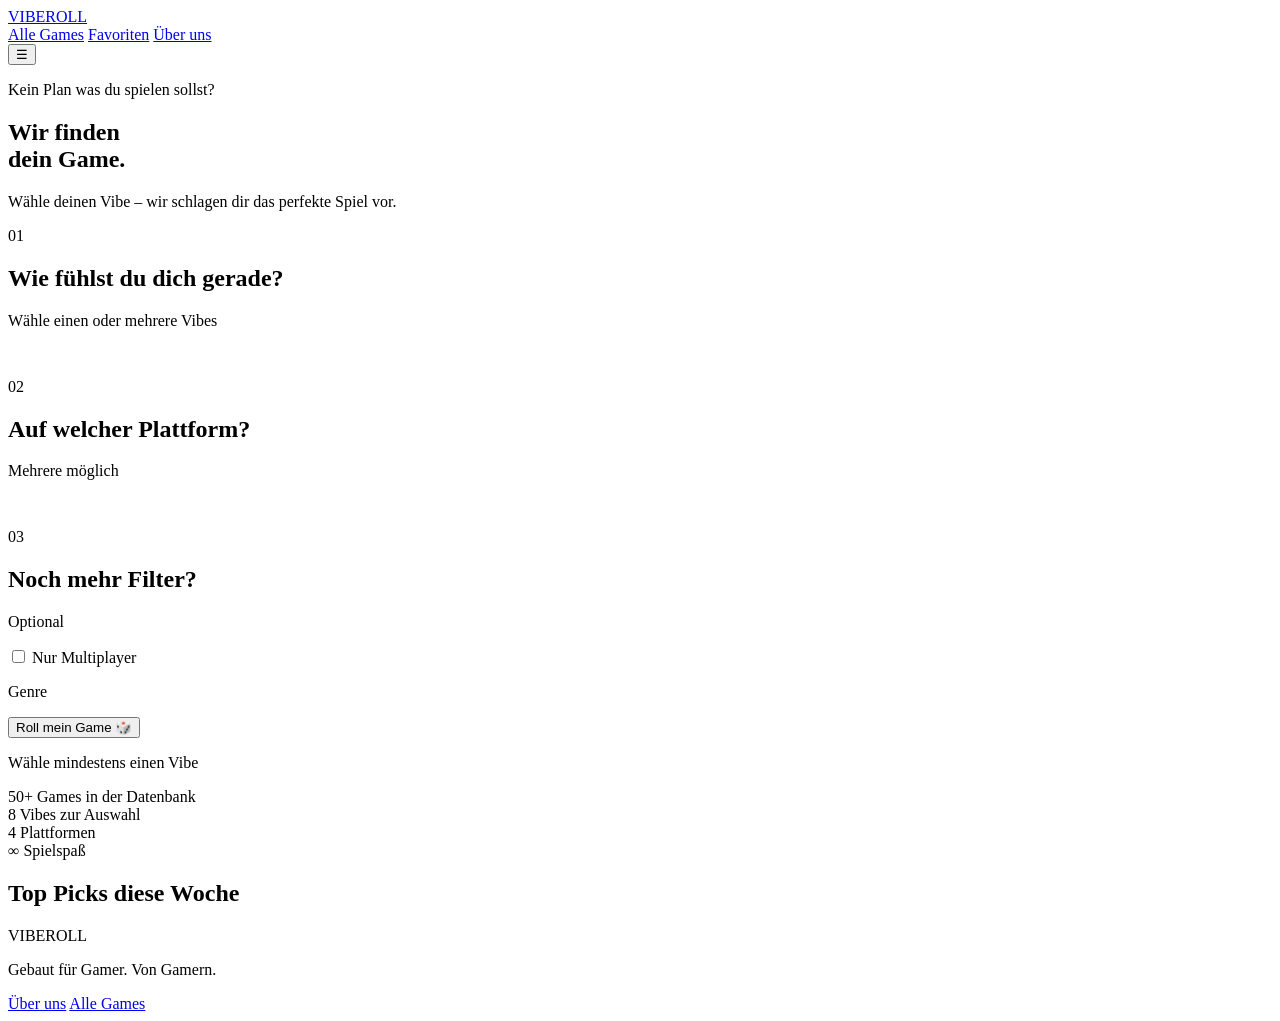
==== index.html @ c4bf5cef "Startseite" ====
<!DOCTYPE html>
<html lang="de">
<head>
  <meta charset="UTF-8" />
  <meta name="viewport" content="width=device-width, initial-scale=1.0" />
  <title>ViberRoll – Finde dein nächstes Game</title>
  <link rel="stylesheet" href="css/style.css" />
  <link rel="stylesheet" href="css/index.css" />
  <link rel="preconnect" href="https://fonts.googleapis.com" />
  <link href="https://fonts.googleapis.com/css2?family=Bebas+Neue&family=DM+Sans:wght@400;500;600&display=swap" rel="stylesheet" />
</head>
<body>

  <!-- NAVIGATION -->
  <nav class="navbar">
    <a href="index.html" class="nav-logo">VIBEROLL</a>
    <div class="nav-links">
      <a href="browse.html">Alle Games</a>
      <a href="favorites.html">Favoriten</a>
      <a href="about.html">Über uns</a>
    </div>
    <button class="nav-toggle" id="navToggle">☰</button>
  </nav>

  <!-- HERO -->
  <section class="hero">
    <div class="hero-bg">
      <div class="hero-blob blob-1"></div>
      <div class="hero-blob blob-2"></div>
      <div class="hero-blob blob-3"></div>
    </div>
    <div class="hero-content">
      <p class="hero-eyebrow">Kein Plan was du spielen sollst?</p>
      <h1 class="hero-title">Wir finden<br/>dein Game.</h1>
      <p class="hero-sub">Wähle deinen Vibe – wir schlagen dir das perfekte Spiel vor.</p>
    </div>
  </section>

  <!-- VIBE AUSWAHL -->
  <section class="picker-section">
    <div class="container">

      <div class="step">
        <span class="step-number">01</span>
        <h2 class="step-title">Wie fühlst du dich gerade?</h2>
        <p class="step-sub">Wähle einen oder mehrere Vibes</p>
      </div>

      <div class="vibe-grid" id="vibeGrid"></div>

      <div class="step" style="margin-top: 3rem;">
        <span class="step-number">02</span>
        <h2 class="step-title">Auf welcher Plattform?</h2>
        <p class="step-sub">Mehrere möglich</p>
      </div>

      <div class="platform-row" id="platformRow"></div>

      <div class="step" style="margin-top: 3rem;">
        <span class="step-number">03</span>
        <h2 class="step-title">Noch mehr Filter?</h2>
        <p class="step-sub">Optional</p>
      </div>

      <div class="extra-filters">
        <label class="toggle-wrap">
          <input type="checkbox" id="multiplayerToggle" />
          <span class="toggle"></span>
          <span class="toggle-label">Nur Multiplayer</span>
        </label>

        <div class="genre-wrap">
          <p class="filter-label">Genre</p>
          <div class="genre-pills" id="genrePills"></div>
        </div>
      </div>

      <div class="roll-wrap">
        <button class="roll-btn" id="rollBtn" onclick="goToResult()">
          <span class="roll-btn-text">Roll mein Game</span>
          <span class="roll-btn-icon">🎲</span>
        </button>
        <p class="roll-hint" id="rollHint">Wähle mindestens einen Vibe</p>
      </div>

    </div>
  </section>

  <!-- STATS BANNER -->
  <section class="stats-banner">
    <div class="container stats-grid">
      <div class="stat">
        <span class="stat-number">50+</span>
        <span class="stat-label">Games in der Datenbank</span>
      </div>
      <div class="stat">
        <span class="stat-number">8</span>
        <span class="stat-label">Vibes zur Auswahl</span>
      </div>
      <div class="stat">
        <span class="stat-number">4</span>
        <span class="stat-label">Plattformen</span>
      </div>
      <div class="stat">
        <span class="stat-number">∞</span>
        <span class="stat-label">Spielspaß</span>
      </div>
    </div>
  </section>

  <!-- TOP PICKS -->
  <section class="top-picks">
    <div class="container">
      <h2 class="section-title">Top Picks diese Woche</h2>
      <div class="picks-grid" id="picksGrid"></div>
    </div>
  </section>

  <!-- FOOTER -->
  <footer class="footer">
    <div class="container footer-inner">
      <span class="nav-logo">VIBEROLL</span>
      <p class="footer-text">Gebaut für Gamer. Von Gamern.</p>
      <div class="footer-links">
        <a href="about.html">Über uns</a>
        <a href="browse.html">Alle Games</a>
      </div>
    </div>
  </footer>

  <script src="js/games.js"></script>
  <script src="js/favorites.js"></script>
  <script src="js/main.js"></script>
  <script src="js/index.js"></script>

</body>
</html>
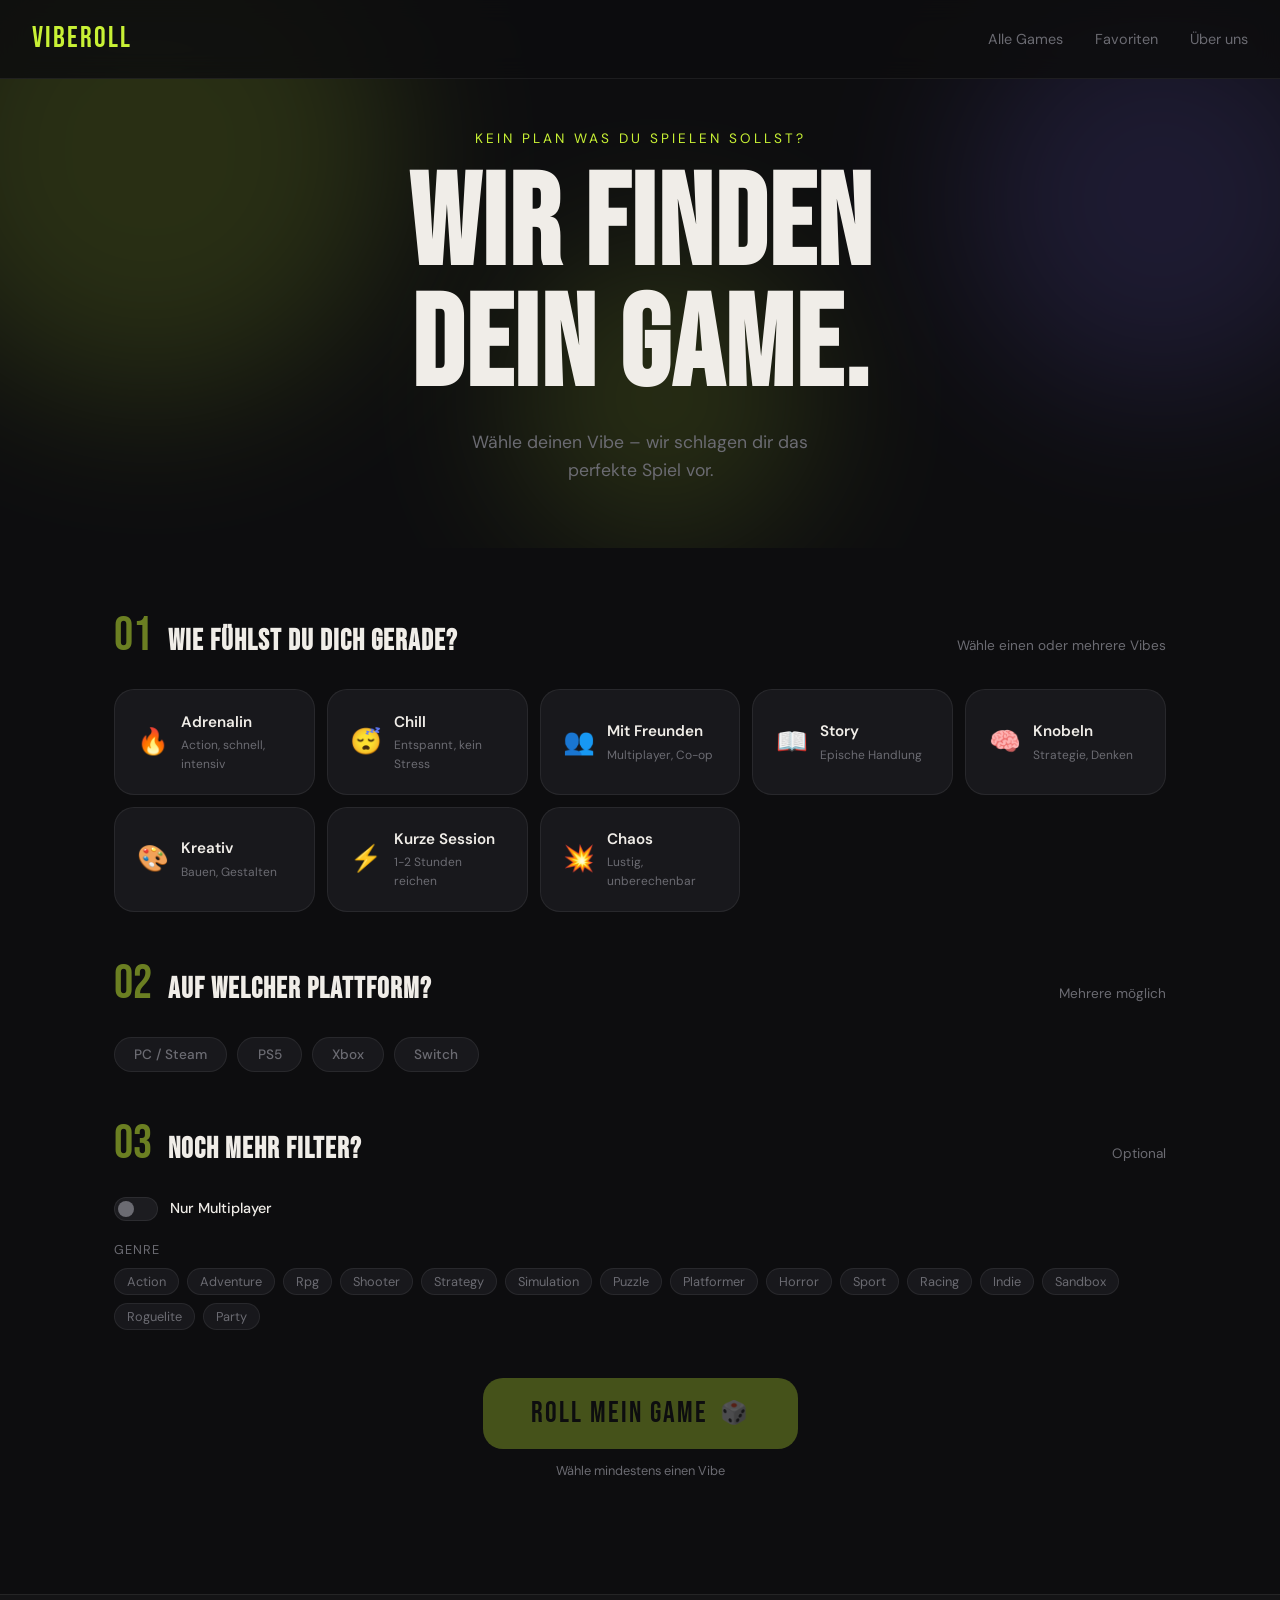
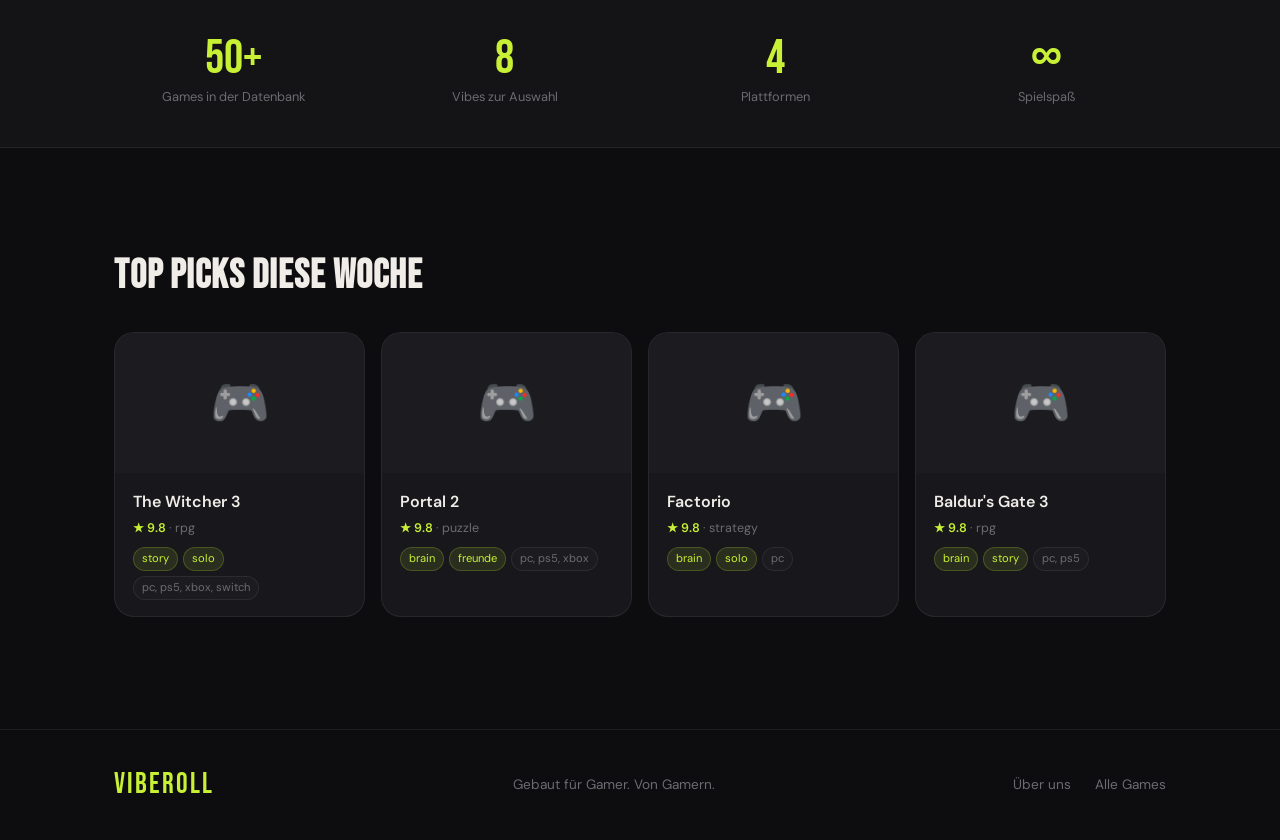
==== commit d4974313: "verweise gefixt" ====
--- a/index.html
+++ b/index.html
@@ -128,7 +128,7 @@
     </div>
   </footer>
 
-  <script src="js/games.js"></script>
+  <script src="js/game.js"></script>
   <script src="js/favorites.js"></script>
   <script src="js/main.js"></script>
   <script src="js/index.js"></script>
--- a/css/style.css
+++ b/css/style.css
@@ -0,0 +1,259 @@
+/* ─── RESET & BASE ──────────────────────────────────────────────────── */
+*, *::before, *::after {
+  box-sizing: border-box;
+  margin: 0;
+  padding: 0;
+}
+
+:root {
+  --clr-bg:        #0d0d0f;
+  --clr-surface:   #141416;
+  --clr-surface2:  #1c1c20;
+  --clr-border:    rgba(255,255,255,0.07);
+  --clr-accent:    #c8f135;
+  --clr-accent2:   #7c6af7;
+  --clr-text:      #f0ede8;
+  --clr-muted:     #6b6b72;
+  --clr-card:      #18181c;
+  --font-display:  'Bebas Neue', sans-serif;
+  --font-body:     'DM Sans', sans-serif;
+  --radius:        12px;
+  --radius-lg:     20px;
+  --transition:    0.2s ease;
+}
+
+html { scroll-behavior: smooth; }
+
+body {
+  background: var(--clr-bg);
+  color: var(--clr-text);
+  font-family: var(--font-body);
+  font-size: 16px;
+  line-height: 1.6;
+  overflow-x: hidden;
+}
+
+a {
+  color: inherit;
+  text-decoration: none;
+}
+
+/* ─── CONTAINER ─────────────────────────────────────────────────────── */
+.container {
+  max-width: 1100px;
+  margin: 0 auto;
+  padding: 0 1.5rem;
+}
+
+/* ─── NAVBAR ─────────────────────────────────────────────────────────── */
+.navbar {
+  position: fixed;
+  top: 0; left: 0; right: 0;
+  z-index: 100;
+  display: flex;
+  align-items: center;
+  justify-content: space-between;
+  padding: 1rem 2rem;
+  background: rgba(13,13,15,0.85);
+  backdrop-filter: blur(12px);
+  border-bottom: 1px solid var(--clr-border);
+}
+
+.nav-logo {
+  font-family: var(--font-display);
+  font-size: 1.8rem;
+  letter-spacing: 2px;
+  color: var(--clr-accent);
+}
+
+.nav-links {
+  display: flex;
+  gap: 2rem;
+}
+
+.nav-links a {
+  font-size: 0.9rem;
+  color: var(--clr-muted);
+  transition: color var(--transition);
+}
+
+.nav-links a:hover { color: var(--clr-text); }
+
+.nav-toggle {
+  display: none;
+  background: none;
+  border: none;
+  color: var(--clr-text);
+  font-size: 1.4rem;
+  cursor: pointer;
+}
+
+/* ─── SECTION TITLE ─────────────────────────────────────────────────── */
+.section-title {
+  font-family: var(--font-display);
+  font-size: 2.5rem;
+  letter-spacing: 1px;
+  margin-bottom: 1.5rem;
+  color: var(--clr-text);
+}
+
+/* ─── GAME CARD ─────────────────────────────────────────────────────── */
+.game-card {
+  background: var(--clr-card);
+  border: 1px solid var(--clr-border);
+  border-radius: var(--radius-lg);
+  overflow: hidden;
+  transition: transform var(--transition), border-color var(--transition);
+  cursor: pointer;
+}
+
+.game-card:hover {
+  transform: translateY(-4px);
+  border-color: rgba(200,241,53,0.3);
+}
+
+.game-card-thumb {
+  width: 100%;
+  aspect-ratio: 16/9;
+  background: var(--clr-surface2);
+  display: flex;
+  align-items: center;
+  justify-content: center;
+  font-size: 3rem;
+}
+
+.game-card-body {
+  padding: 1rem 1.1rem;
+}
+
+.game-card-title {
+  font-weight: 600;
+  font-size: 1rem;
+  margin-bottom: 4px;
+  white-space: nowrap;
+  overflow: hidden;
+  text-overflow: ellipsis;
+}
+
+.game-card-meta {
+  font-size: 0.78rem;
+  color: var(--clr-muted);
+}
+
+.game-card-tags {
+  display: flex;
+  flex-wrap: wrap;
+  gap: 5px;
+  margin-top: 8px;
+}
+
+.tag {
+  font-size: 0.7rem;
+  padding: 2px 8px;
+  border-radius: 20px;
+  background: var(--clr-surface2);
+  color: var(--clr-muted);
+  border: 1px solid var(--clr-border);
+}
+
+.tag-accent {
+  background: rgba(200,241,53,0.1);
+  color: var(--clr-accent);
+  border-color: rgba(200,241,53,0.2);
+}
+
+/* ─── RATING BADGE ──────────────────────────────────────────────────── */
+.rating {
+  display: inline-flex;
+  align-items: center;
+  gap: 4px;
+  font-size: 0.78rem;
+  color: var(--clr-accent);
+  font-weight: 600;
+}
+
+/* ─── BUTTONS ────────────────────────────────────────────────────────── */
+.btn {
+  display: inline-flex;
+  align-items: center;
+  gap: 8px;
+  padding: 0.7rem 1.4rem;
+  border-radius: var(--radius);
+  font-family: var(--font-body);
+  font-size: 0.9rem;
+  font-weight: 500;
+  cursor: pointer;
+  transition: all var(--transition);
+  border: none;
+}
+
+.btn-primary {
+  background: var(--clr-accent);
+  color: #0d0d0f;
+}
+
+.btn-primary:hover {
+  background: #d4f54d;
+  transform: translateY(-1px);
+}
+
+.btn-ghost {
+  background: transparent;
+  border: 1px solid var(--clr-border);
+  color: var(--clr-muted);
+}
+
+.btn-ghost:hover {
+  border-color: var(--clr-text);
+  color: var(--clr-text);
+}
+
+/* ─── FOOTER ─────────────────────────────────────────────────────────── */
+.footer {
+  border-top: 1px solid var(--clr-border);
+  padding: 2rem 0;
+  margin-top: 4rem;
+}
+
+.footer-inner {
+  display: flex;
+  align-items: center;
+  justify-content: space-between;
+  flex-wrap: wrap;
+  gap: 1rem;
+}
+
+.footer-text {
+  font-size: 0.85rem;
+  color: var(--clr-muted);
+}
+
+.footer-links {
+  display: flex;
+  gap: 1.5rem;
+  font-size: 0.85rem;
+  color: var(--clr-muted);
+}
+
+.footer-links a:hover { color: var(--clr-text); }
+
+/* ─── SCROLLBAR ──────────────────────────────────────────────────────── */
+::-webkit-scrollbar { width: 6px; }
+::-webkit-scrollbar-track { background: var(--clr-bg); }
+::-webkit-scrollbar-thumb { background: var(--clr-surface2); border-radius: 3px; }
+
+/* ─── RESPONSIVE ─────────────────────────────────────────────────────── */
+@media (max-width: 768px) {
+  .nav-links { display: none; }
+  .nav-toggle { display: block; }
+  .nav-links.open {
+    display: flex;
+    flex-direction: column;
+    position: absolute;
+    top: 100%; left: 0; right: 0;
+    background: var(--clr-surface);
+    padding: 1rem 2rem;
+    gap: 1rem;
+    border-bottom: 1px solid var(--clr-border);
+  }
+}
--- a/css/index.css
+++ b/css/index.css
@@ -0,0 +1,385 @@
+/* ─── HERO ───────────────────────────────────────────────────────────── */
+.hero {
+  position: relative;
+  min-height: 60vh;
+  display: flex;
+  align-items: center;
+  justify-content: center;
+  text-align: center;
+  padding: 8rem 1.5rem 4rem;
+  overflow: hidden;
+}
+
+.hero-bg {
+  position: absolute;
+  inset: 0;
+  z-index: 0;
+}
+
+.hero-blob {
+  position: absolute;
+  border-radius: 50%;
+  filter: blur(80px);
+  opacity: 0.15;
+}
+
+.blob-1 {
+  width: 500px; height: 500px;
+  background: var(--clr-accent);
+  top: -100px; left: -100px;
+}
+
+.blob-2 {
+  width: 400px; height: 400px;
+  background: var(--clr-accent2);
+  top: 0; right: -80px;
+}
+
+.blob-3 {
+  width: 300px; height: 300px;
+  background: var(--clr-accent);
+  bottom: 0; left: 40%;
+}
+
+.hero-content {
+  position: relative;
+  z-index: 1;
+}
+
+.hero-eyebrow {
+  font-size: 0.85rem;
+  letter-spacing: 3px;
+  text-transform: uppercase;
+  color: var(--clr-accent);
+  margin-bottom: 1rem;
+}
+
+.hero-title {
+  font-family: var(--font-display);
+  font-size: clamp(4rem, 10vw, 8rem);
+  line-height: 0.95;
+  letter-spacing: 2px;
+  color: var(--clr-text);
+  margin-bottom: 1.2rem;
+}
+
+.hero-sub {
+  font-size: 1.1rem;
+  color: var(--clr-muted);
+  max-width: 400px;
+  margin: 0 auto;
+}
+
+/* ─── PICKER SECTION ─────────────────────────────────────────────────── */
+.picker-section {
+  padding: 4rem 0;
+}
+
+.step {
+  display: flex;
+  align-items: baseline;
+  gap: 1rem;
+  margin-bottom: 1.5rem;
+}
+
+.step-number {
+  font-family: var(--font-display);
+  font-size: 3rem;
+  color: var(--clr-accent);
+  line-height: 1;
+  opacity: 0.5;
+}
+
+.step-title {
+  font-family: var(--font-display);
+  font-size: 1.8rem;
+  letter-spacing: 1px;
+}
+
+.step-sub {
+  font-size: 0.85rem;
+  color: var(--clr-muted);
+  margin-left: auto;
+}
+
+/* ─── VIBE GRID ──────────────────────────────────────────────────────── */
+.vibe-grid {
+  display: grid;
+  grid-template-columns: repeat(auto-fill, minmax(200px, 1fr));
+  gap: 12px;
+}
+
+.vibe-card {
+  background: var(--clr-card);
+  border: 1px solid var(--clr-border);
+  border-radius: var(--radius-lg);
+  padding: 1.2rem 1.4rem;
+  cursor: pointer;
+  transition: all var(--transition);
+  user-select: none;
+  display: flex;
+  align-items: center;
+  gap: 12px;
+}
+
+.vibe-card:hover {
+  border-color: rgba(200,241,53,0.3);
+  background: var(--clr-surface2);
+}
+
+.vibe-card.selected {
+  border-color: var(--clr-accent);
+  background: rgba(200,241,53,0.08);
+}
+
+.vibe-card.selected .vibe-name {
+  color: var(--clr-accent);
+}
+
+.vibe-icon {
+  font-size: 1.6rem;
+  line-height: 1;
+}
+
+.vibe-info { flex: 1; }
+
+.vibe-name {
+  font-weight: 600;
+  font-size: 0.95rem;
+  transition: color var(--transition);
+}
+
+.vibe-desc {
+  font-size: 0.75rem;
+  color: var(--clr-muted);
+  margin-top: 2px;
+}
+
+/* ─── PLATFORM ROW ───────────────────────────────────────────────────── */
+.platform-row {
+  display: flex;
+  flex-wrap: wrap;
+  gap: 10px;
+}
+
+.platform-btn {
+  background: var(--clr-card);
+  border: 1px solid var(--clr-border);
+  border-radius: 30px;
+  padding: 0.5rem 1.2rem;
+  font-family: var(--font-body);
+  font-size: 0.85rem;
+  font-weight: 500;
+  color: var(--clr-muted);
+  cursor: pointer;
+  transition: all var(--transition);
+}
+
+.platform-btn:hover {
+  border-color: var(--clr-text);
+  color: var(--clr-text);
+}
+
+.platform-btn.selected {
+  background: var(--clr-accent);
+  border-color: var(--clr-accent);
+  color: #0d0d0f;
+}
+
+/* ─── EXTRA FILTERS ──────────────────────────────────────────────────── */
+.extra-filters {
+  display: flex;
+  flex-direction: column;
+  gap: 1.2rem;
+}
+
+.toggle-wrap {
+  display: flex;
+  align-items: center;
+  gap: 12px;
+  cursor: pointer;
+}
+
+.toggle-wrap input { display: none; }
+
+.toggle {
+  width: 44px;
+  height: 24px;
+  border-radius: 12px;
+  background: var(--clr-surface2);
+  border: 1px solid var(--clr-border);
+  position: relative;
+  transition: background var(--transition);
+}
+
+.toggle::after {
+  content: '';
+  position: absolute;
+  top: 3px; left: 3px;
+  width: 16px; height: 16px;
+  border-radius: 50%;
+  background: var(--clr-muted);
+  transition: all var(--transition);
+}
+
+.toggle-wrap input:checked + .toggle {
+  background: var(--clr-accent);
+  border-color: var(--clr-accent);
+}
+
+.toggle-wrap input:checked + .toggle::after {
+  left: calc(100% - 19px);
+  background: #0d0d0f;
+}
+
+.toggle-label {
+  font-size: 0.9rem;
+  font-weight: 500;
+}
+
+.filter-label {
+  font-size: 0.8rem;
+  color: var(--clr-muted);
+  text-transform: uppercase;
+  letter-spacing: 1px;
+  margin-bottom: 8px;
+}
+
+.genre-pills {
+  display: flex;
+  flex-wrap: wrap;
+  gap: 8px;
+}
+
+.genre-pill {
+  background: var(--clr-card);
+  border: 1px solid var(--clr-border);
+  border-radius: 20px;
+  padding: 4px 12px;
+  font-size: 0.8rem;
+  color: var(--clr-muted);
+  cursor: pointer;
+  transition: all var(--transition);
+  font-family: var(--font-body);
+}
+
+.genre-pill:hover {
+  border-color: var(--clr-text);
+  color: var(--clr-text);
+}
+
+.genre-pill.selected {
+  background: rgba(124,106,247,0.15);
+  border-color: var(--clr-accent2);
+  color: #a99ef9;
+}
+
+/* ─── ROLL BUTTON ────────────────────────────────────────────────────── */
+.roll-wrap {
+  margin-top: 3rem;
+  text-align: center;
+}
+
+.roll-btn {
+  display: inline-flex;
+  align-items: center;
+  gap: 12px;
+  padding: 1.1rem 3rem;
+  background: var(--clr-accent);
+  color: #0d0d0f;
+  border: none;
+  border-radius: var(--radius-lg);
+  font-family: var(--font-display);
+  font-size: 1.8rem;
+  letter-spacing: 2px;
+  cursor: pointer;
+  transition: all 0.2s ease;
+}
+
+.roll-btn:hover {
+  transform: translateY(-3px);
+  box-shadow: 0 12px 40px rgba(200,241,53,0.3);
+}
+
+.roll-btn:active {
+  transform: translateY(0);
+}
+
+.roll-btn:disabled {
+  opacity: 0.3;
+  cursor: not-allowed;
+  transform: none;
+  box-shadow: none;
+}
+
+.roll-btn-icon {
+  font-size: 1.4rem;
+  animation: spin 3s linear infinite;
+}
+
+@keyframes spin {
+  0%   { transform: rotate(0deg); }
+  100% { transform: rotate(360deg); }
+}
+
+.roll-hint {
+  margin-top: 0.8rem;
+  font-size: 0.8rem;
+  color: var(--clr-muted);
+}
+
+/* ─── STATS BANNER ───────────────────────────────────────────────────── */
+.stats-banner {
+  background: var(--clr-surface);
+  border-top: 1px solid var(--clr-border);
+  border-bottom: 1px solid var(--clr-border);
+  padding: 2.5rem 0;
+  margin: 3rem 0;
+}
+
+.stats-grid {
+  display: grid;
+  grid-template-columns: repeat(4, 1fr);
+  gap: 2rem;
+  text-align: center;
+}
+
+.stat-number {
+  display: block;
+  font-family: var(--font-display);
+  font-size: 3rem;
+  color: var(--clr-accent);
+  line-height: 1;
+}
+
+.stat-label {
+  display: block;
+  font-size: 0.8rem;
+  color: var(--clr-muted);
+  margin-top: 4px;
+}
+
+/* ─── TOP PICKS ──────────────────────────────────────────────────────── */
+.top-picks {
+  padding: 3rem 0;
+}
+
+.picks-grid {
+  display: grid;
+  grid-template-columns: repeat(auto-fill, minmax(220px, 1fr));
+  gap: 16px;
+}
+
+/* ─── RESPONSIVE ─────────────────────────────────────────────────────── */
+@media (max-width: 768px) {
+  .hero-title { font-size: 4rem; }
+  .vibe-grid { grid-template-columns: 1fr 1fr; }
+  .stats-grid { grid-template-columns: 1fr 1fr; }
+  .step { flex-wrap: wrap; }
+  .step-sub { margin-left: 0; }
+}
+
+@media (max-width: 480px) {
+  .vibe-grid { grid-template-columns: 1fr; }
+  .roll-btn { width: 100%; justify-content: center; }
+}
